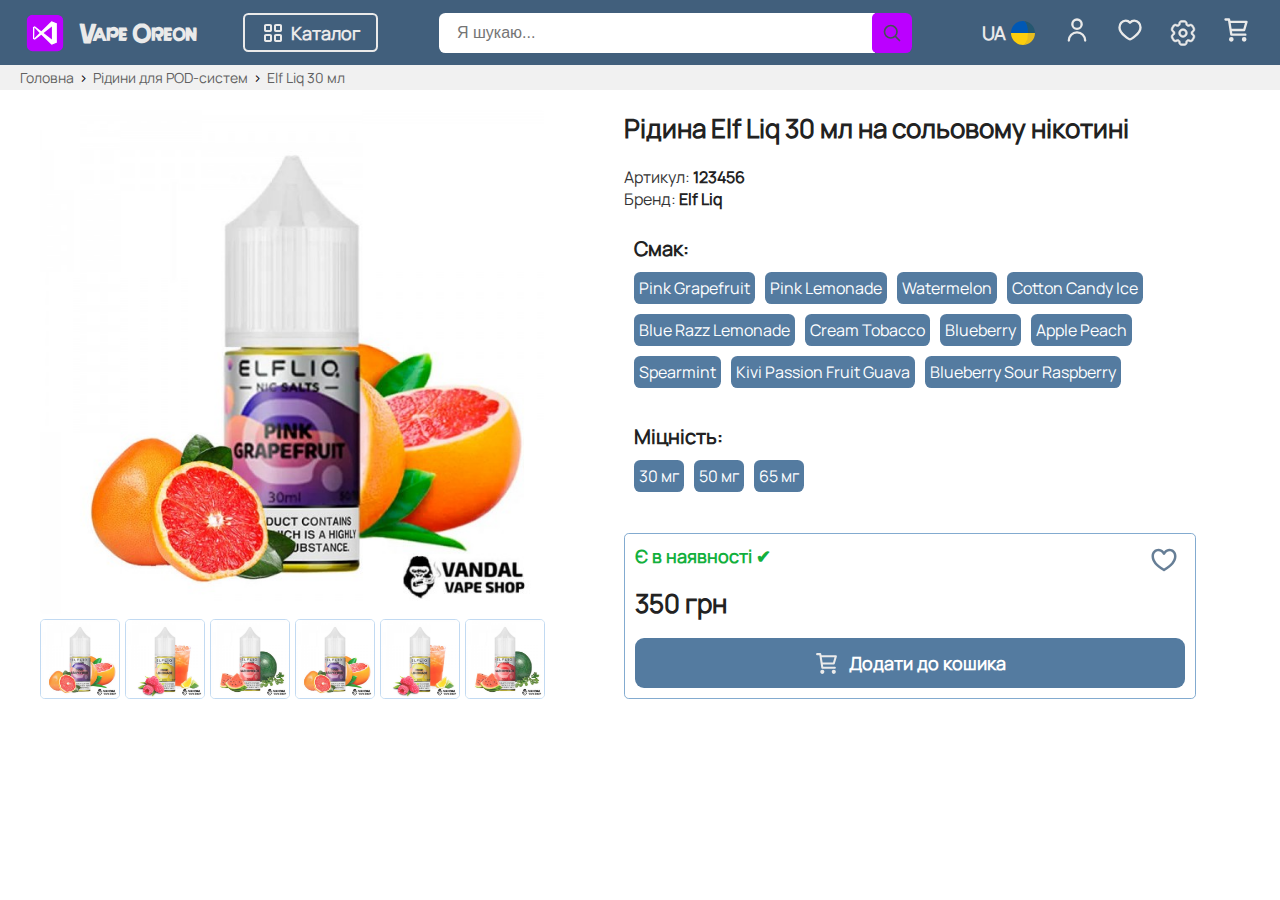
==== product.html @ 223631ba "Update 08.10.2024" ====
<!DOCTYPE html>
<html lang="en">
<head>
    <meta charset="UTF-8">
    <meta name="viewport" content="width=device-width, initial-scale=1.0">
    <title>Document</title>
    <link rel="stylesheet" href="style.css">
    <link rel="stylesheet" href="styles/product.css">
</head>
<body>
    <section class="header">
        <div class="gap15">
            <img src="img/logo.svg" alt="logo" class="logo">
            <h1>Vape Oreon</h1>
            <div id="catalog">
                <img src="img/grid.svg">
                <span>Каталог</span>
            </div>
        </div>
        
        <div class="search">
            <img src="img/search.svg" alt="">
            <input type="text" class="search-field" placeholder="Я шукаю...">
            <div class="search-button">Search</div>
        </div>
        
        <div class="gap15">
            <div class="lang header-button">
                <h3>UA</h3>
                <img src="img/ukraine.svg" alt="" class="planet">
            </div>
            <a href=""><img src="img/user.svg" alt="" class="header-button" id="userbutton"></a>
            <a href=""><img src="img/heart.svg" alt="" class="header-button" id="favoritebutton"></a>
            <img src="img/settings.svg" alt="" class="header-button" id="settingsbutton">
            <a href=""><img src="img/cart.svg" alt="" class="header-button" id="cartbutton"></a>
        </div>
    </section>
    <p class="navigation">
        <a href="index.html">Головна</a>
        <span>></span>
        <a href="404.html">Рідини для POD-систем</a>
        <span>></span>
        <a href="product.html">Elf Liq 30 мл</a>
    </p>

    <section class="mobile-gui">
        <a href="" class="mobile-gui-button">
            <img src="img/menu.svg" alt="">
            <span>Меню</span>
        </a>

        <div class="mobile-gui-button" id="catalog-mobile">
            <img src="img/grid.svg" alt="">
            <span>Каталог</span>
        </div>
        
        <a href="" class="mobile-gui-button">
            <img src="img/heart.svg" alt="">
            <span>Обрані</span>
        </a>
        
        <div class="mobile-gui-button" id="mobilesettingsbutton">
            <img src="img/settings.svg" alt="">
            <span>Налаштування</span>
        </div>

        <a href="" class="mobile-gui-button">
            <img src="img/cart.svg" alt="">
            <span>Кошик</span>
        </a>
    </section>

    <section class="product">
        <div class="flexbox">
            <div class="flexbox-column">
                <img src="img/bigproduct-test-1.jpg" alt="Vaporesso XROS 4 mini" class="product-preview">
                <div class="product-imglist">
                    <img class="product-imglist-item" src="img/bigproduct-test-1.jpg" alt="Vaporesso XROS 4 mini">
                    <img class="product-imglist-item" src="img/bigproduct-test-2.jpg" alt="Vaporesso XROS 4 mini">
                    <img class="product-imglist-item" src="img/bigproduct-test-3.jpg" alt="Vaporesso XROS 4 mini">
                    <img class="product-imglist-item" src="img/bigproduct-test-1.jpg" alt="Vaporesso XROS 4 mini">
                    <img class="product-imglist-item" src="img/bigproduct-test-2.jpg" alt="Vaporesso XROS 4 mini">
                    <img class="product-imglist-item" src="img/bigproduct-test-3.jpg" alt="Vaporesso XROS 4 mini">
                </div>
            </div>
            
            <div class="product-info">
                <h1 id="product-name">Рідина Elf Liq 30 мл на сольовому нікотині</h1>
                <span>Артикул: <span id="product-article">123456</span></span> <br>
                <span>Бренд: <a href="404.html" id="brand">Elf Liq</a></span>
                <div class="flexbox-column product-info-offers-container">
                    <h2>Смак:</h2>
                    <div class="product-info-offers">
                        <a href="404.html">Pink Grapefruit</a>
                        <a href="404.html">Pink Lemonade</a>
                        <a href="404.html">Watermelon</a>
                        <a href="404.html">Cotton Candy Ice</a>
                        <a href="404.html">Blue Razz Lemonade</a>
                        <a href="404.html">Cream Tobacco</a>
                        <a href="404.html">Blueberry</a>
                        <a href="404.html">Apple Peach</a>
                        <a href="404.html">Spearmint</a>
                        <a href="404.html">Kivi Passion Fruit Guava</a>
                        <a href="404.html">Blueberry Sour Raspberry</a>
                    </div>
                </div>

                
                <div class="flexbox-column product-info-offers-container">
                    <h2>Міцність:</h2>
                    <div class="product-info-offers">
                        <a href="404.html">30 мг</a>
                        <a href="404.html">50 мг</a>
                        <a href="404.html">65 мг</a>
                    </div>
                </div>
                
                <div class="buy-container">
                    <div class="flexbox-column">
                        <button id="add-to-favorite"><img src="img/product-fav-unactive.svg" alt=""></button>
                        <span id="is-product-available">Є в наявності ✔</span>
                        <h1 id="price">350 грн</h1>
                        <button id="add-to-cart"><img src="img/cart.svg" alt=""> Додати до кошика</button>
                    </div>

                </div>
            </div>
        </div>
    </section>
</body>
</html>
---- style.css ----
@font-face{
  font-family: regular;
  src: url(fonts/Manrope-Regular.ttf);
}
@font-face{
  font-family: logo;
  src: url(fonts/ChailceNogginRegular-2OXoW.ttf);
}

*{
  appearance: none;
  -webkit-appearance: none;
  -moz-appearance: none;
}
body{
  margin: 0;
  padding: 0;
  display: flex;
  flex-direction: column;
  font-family: regular;
  overflow-x: hidden;
  background: #e7ebed;
}
h1, h2, h3, h4, h5, h6{
  padding: 0;
  margin: 0;
}
.flexbox{
  display: flex;
}
.flexbox-column{
  display: flex;
  flex-direction: column;
}
.flexbox-wrap{
  display: flex;
  flex-wrap: wrap;
}
.flexbox-sp-btw{
  display: flex;
  justify-content: space-between;
}


.header{
  background: #415f7c;
  height: 65px;
  padding-left: 25px;
  padding-right: 25px;
  display: flex;
  justify-content: space-between;
  align-items: center;
  font-family: regular;
  user-select: none;
  -webkit-user-select: none;
  -moz-user-select: none;
}
.header div{
  display: flex;
  align-items: center;
}
.gap15{
  gap: 15px;
}
.header .logo{
  width: 40px;
}
.header h1{
  font-size: 20px;
  color: #EAEAEA;
  font-family: logo;
}
.header #catalog{
  outline: none;
  border: 2px solid #EAEAEA;
  background: transparent;
  color: #EAEAEA;
  height: 15px;
  padding: 10px;
  margin-left: 30px;
  padding-left: 16px;
  padding-right: 16px;
  border-radius: .3em;
  font-size: 18px;
  font-weight: bold;
  display: flex;
  align-items: center;
  gap: 6px;
}
.header #catalog:hover{
  background: #EAEAEA;
  color: #415F7C;
  cursor: pointer;
}
.header #catalog:hover > img{
  content: url(img/grid-hover.svg);
}
.header #catalog > img{
  height: 24px;
  }
.header-button{
  width: 28px;
  height: 28px;
  padding: 5px;
  border-radius: .3em;
  cursor: pointer;
}
.header-button:hover{
  background: #375068;
}
.lang{
  width: 60px;
  position: relative;
  display: flex;
  align-items: center;
  justify-content: center;
  gap: 5px;
}
.lang h3{
  color: #eaeaea;
}
.lang .planet{
  width: 24px;
}
.search{
  gap: 0;
  position: relative;
}
.search img{
  width: 15px;
  height: 15px;
  position: absolute;
  left: 10px;
  pointer-events: none;
}
.search-field{
  width: 600px;
  height: 20px;
  padding: 10px;
  padding-left: 35px;
  padding-right: 18px;
  border: none;
  border-top-left-radius: .4em;
  border-bottom-left-radius: .4em;
  color: #252525;
  font-size: 16px;
}
.search-field:focus{
  outline: none;
  color: #000000;
}
.search-button{
  height: 25px;
  margin-left: -3px;
  padding: 7px;
  padding-left: 20px;
  padding-right: 20px;
  border: none;
  color: #ffffff;
  font-size: 16px;
  font-weight: 700;
  border-radius: .4em;
  border-top-left-radius: .3em;
  border-bottom-left-radius: .3em;
  background: #BB00FF;
  cursor: pointer;
}
.search-button:hover{
  background: #a800e5;
}
.search-button img{
  height: 100%;
}


.mobile-gui{
  background: #415f7c;
  width: calc(100% - 100px);
  height: 75px;
  padding-left: 50px;
  padding-right: 50px;
  display: none;
  justify-content: space-between;
  align-items: center;
  font-family: regular;
  user-select: none;
  -webkit-user-select: none;
  -moz-user-select: none;
  position: fixed;
  bottom: 0;
  z-index: 500;

}
.mobile-gui-button{
  width: 28px;
  height: 28px;
  padding: 5px;
  border-radius: .3em;
  cursor: pointer;
  display: flex;
  flex-direction: column;
  justify-content: center;
  align-items: center;
  text-decoration: none !important;
}
.mobile-gui-button img{
  height: 30px;
}
.mobile-gui-button span{
  color: #eaeaea;
}



.catalog{
  width: calc(100vw - 60px);
  height: calc(100vh - 60px);
  background: #375068;
  border-bottom-left-radius: 1em !important;
  border-bottom-right-radius: 1em !important;
  padding: 30px;
  padding-bottom: 50px;
  position: fixed;
  top: -110%;
  left: 0;
  transition: all .7s;
  display: flex;
  flex-direction: column;
  color: #EAEAEA;
  z-index: 500;
}
.catalog-active{
  top: 0;
}
.close-catalog{
  width: 30px;
  padding: 5px;
  position: absolute;
  top: 25px;
  right: 25px;
  border-radius: .4em;
}
.close-catalog:hover{
  background: #30465a;
}
.catalog h1{
  text-align: center;
}



.lang-select{
  width: 100vw;
  height: 100vh;
  background: #101010ad;
  backdrop-filter: blur(4px) !important;
  position: absolute;
  top: 0;
  bottom: 0;
  display: flex;
  align-items: center;
  justify-content: center;
  color: #EAEAEA;
  z-index: 500;
}
.language-links{
  width: calc(400px - 30px);
  height: calc(180px - 30px);
  background: #253747;
  border-radius: .4em;
  padding: 15px;
  position: relative;
  display: flex;
  flex-direction: column;
  gap: 40px;
}
.close-lang{
  width: 30px;
  padding: 5px;
  position: absolute;
  top: 15px;
  right: 15px;
  border-radius: .4em;
}
.close-lang:hover{
  background: #1d2a36;
}
.lang-select h1{
  margin-left: 15px;
}
.langlink{
  padding: 8px;
  font-size: 30px;
  background: #19232d;
  border-radius: .3em;
  display: flex;
  justify-content: center;
  align-items: center;
  color: #EAEAEA;
  text-decoration: none !important;;
  gap: 5px;
}
.langlink:hover{
  background: #1d1d1d;
}
.language-links .flexbox{
  justify-content: center;
  gap: 25px;
}
.langlink img{
  width: 32px;
}




.settings{
  width: calc(100vw - 60px);
  height: calc(100vh - 60px);
  background: #375068;
  border-bottom-left-radius: 1em !important;
  border-bottom-right-radius: 1em !important;
  padding: 30px;
  padding-bottom: 50px;
  position: fixed;
  top: -110%;
  left: 0;
  transition: all .7s;
  display: flex;
  flex-direction: column;
  color: #EAEAEA;
  z-index: 500
}
.settings-active{
  top: 0;
}
.close-settings{
  width: 30px;
  padding: 5px;
  position: absolute;
  top: 25px;
  right: 25px;
  border-radius: .4em;
}
.close-settings:hover{
  background: #30465a;
}
.settings h1{
  text-align: center;
}



.landing-main{
  width: 100%;
  display: flex;
  flex-direction: column;
  gap: 30px;
  align-items: center;
}

.carousel{
  width: 1200px;
  height: 520px;
  margin: auto;
  margin-top: 30px;
  overflow: hidden;
  display: flex;
  align-items: center;
  position: relative;
}
.carousel a{
  cursor: default;
  transition: all 1s cubic-bezier(0.785, 0.135, 0.15, 0.86);
}
.carousel img{
  z-index: 0;
}
.carousel-arrow-left, .carousel-arrow-right{
  width: 35px;
  height: 35px;
  z-index: 1;
  cursor: pointer;
  background-size: contain;
  background-repeat: no-repeat;
  background: url(img/arrow.svg);
  opacity: 0;
  position: absolute;
  transition: all .3s linear;
}
.carousel-arrow-left:hover, .carousel-arrow-right:hover{
  background: url(img/arrow-hover.svg);
}
.carousel-arrow-left{
  top: calc((100% - 50px) / 2);
  left: 15px;  
}
.carousel-arrow-right{
  top: calc((100% - 50px) / 2);
  right: 15px;
  transform: rotateY(180deg);
}



.landing-categories{
  width: 1200px;
}
.categories-grid{
  display: flex;
  flex-wrap: wrap;
  flex-direction: row;
  gap: 15px;
}
.category-item{
  width: calc(50% - (15px / 2));
  border-radius: .5em;
  overflow: hidden;
}
.category-item img{
  width: 100%;
  height: 100%;
  filter: brightness(0.5);
  transition: all .7s cubic-bezier(0.785, 0.135, 0.15, 0.86);
}
.category-item:hover img{
  cursor: pointer;
  transform: scale(1.08);
  filter: brightness(1);
}



.landing-offers,
.landing-news{
  width: 1221px;
  display: flex;
  flex-direction: column;
  flex-wrap: nowrap;
  gap: 15px;
  position: relative;
}
.landing-offers h1,
.landing-news h1{
  font-size: 26px;
  margin: auto;
}
.offers-carousel,
.news-carousel{
  width: 100%;
  overflow: hidden;
  display: flex;
  gap: 5px;
  align-items: center;
  position: relative;
}
.offers-carousel-item,
.news-carousel-item{
  width: calc(300px - 20px * 2);
  height: calc(100% - 15px * 2);
  padding: 15px;
  padding-left: 20px;
  padding-right: 20px;
  display: flex;
  flex-direction: column;
  gap: 10px;
  background: #ffffff;
  border: 1px solid transparent;
  border-radius: .7em;
  transition: all .3s linear;
  cursor: pointer;
}
.offers-carousel-item:hover,
.news-carousel-item:hover{
  border: 1px solid #9dc8ef;
}
.offers-carousel-item h3,
.news-carousel-item h3{
  font-size: 16px;
  text-align: center;
}
.offers-carousel-item h2,
.news-carousel-item h2{
  font-size: 22px;
  text-align: right;
  font-weight: 700;
}
.offers-carousel-item .flexbox-sp-btw,
.news-carousel-item .flexbox-sp-btw{
  height: 50px;
  align-items: center;
}
.offers-carousel-item button,
.news-carousel-item button{
  width: 30%;
  height: 90%;
  background-color: #415f7c;
  border-radius: .3em;
  border: none;
  outline: none;
  display: flex;
  justify-content: center;
  align-items: center;
}
.offers-carousel-item button:hover,
.news-carousel-item button:hover{
  background-color: #364f66;
}
.offers-carousel-item button img,
.news-carousel-item button img{
  height: 25px;
}
.landing-offers .flexbox,
.landing-news .flexbox{
  gap: 15px;
  position: absolute;
  top: 0;
  right: 0;
}
.offers-arrow-left, .offers-arrow-right,
.news-arrow-left, .news-arrow-right{
  width: 35px;
  height: 35px;
  z-index: 1;
  cursor: pointer;
  background-size: contain;
  background-repeat: no-repeat;
  background: url(img/arrow.svg);
  opacity: 1;
  transition: all .3s linear;
}
.offers-arrow-right, 
.news-arrow-right{
  transform: rotate(180deg);
}
.offers-arrow-left:hover, .offers-arrow-right:hover,
.news-arrow-left:hover, .news-arrow-right:hover{
  background: url(img/arrow-hover.svg);
}



.footer{
  width: calc(100vw - (180px * 2));
  height: calc(550px - (100px * 2));
  margin-top: 50px;
  padding-top: 100px;
  padding-bottom: 100px;
  padding-left: 180px;
  padding-right: 180px;
  background: #415f7c;
  position: relative;
  display: flex;
  justify-content: center;
  flex-direction: column;
}
.footer-container{
  width: calc(100% - (50px * 2));
  height: 350px;
  padding-left: 50px;
  padding-right: 50px;
  display: flex;
  justify-content: space-between;
  align-items: center;
  position: relative;
}
.footer-contacts{
  color: #b8b8b8;
}
.footer-contact-image{
  width: 20px;
  height: 20px;
}
.footer .footer-label{
  margin: 0;
  padding: 0;
  font-size: 16px;
  color: #EAEAEA;
}
.footer-contacts p{
  gap: 15px;
  display: flex;
  align-items: center;
  font-size: 14px;
}

.footer-logo{
  width: 80px;
  height: 80px;
}
.footer-divider{
  width: 100%;
  height: 1px;
  background: #5b86ae;
}
.footer .copyright{
  font-family: regular;
  font-weight: 700;
  margin-top: 30px;
  text-align: center;
  font-size: 14px;
  color: #5b86ae;
}




/* ----------------------------------------------------------------- */

@media (max-width: 1460px) {
  .search-field{
    width: 500px;
  }
}
@media (max-width: 1380px) {
  .search-field{
    width: 400px;
  }
}
@media (max-width: 1250px) {
  .header #catalog{
    margin-left: 15px;
  }
}
@media (max-width: 1180px) {
  .search-field{
    width: 330px;
  }
}
@media (max-width: 1300px) {
  .search img{
    display: none;
  }
  .search-field{
    padding-left: 18px;
  }
  .search-button{
    width: 20px !important;
    height: 20px;
    padding: 10px;
    content: url(img/search.svg);
  }
}
@media (max-width: 1250px){
  .search-field{
    width: 330px;
  }
}
@media (max-width: 1100px){
  .header #catalog span{
    display: none;
  }
}
@media (max-width: 1012px){
  .search-field{
    width: 200px;
  }
}
@media (max-width: 910px){
  .lang{
    display: none !important;
  }
}


@media (max-width: 855px){
  .header #catalog{
    display: none;
  }
  .logo{
    margin-right: 15px;
  }
  .gap15{
    gap: 0;
  }
  .search-field{
    width: 430px;
  }
  #favoritebutton, #settingsbutton, #cartbutton{
    display: none !important;
  }
  .mobile-gui{
    display: flex !important;
  }
  .landing-main{
    padding-bottom: 100px;
  }
}
@media (max-width: 800px) {
  .search-field{
    width: 400px;
  }
}
@media (max-width: 770px) {
  .search-field{
    width: 350px;
  }
}
@media (max-width: 720px) {
  .search-field{
    width: 300px;
  }
}
@media (max-width: 670px) {
  .header h1{
    display: none !important;
  }
  .search img{
    display: flex;
  } 
  .search-field{
    padding-left: 35px;
    width: 60vw !important;
  }
}
@media (max-width: 620px) {
  .search-field{
    width: 50vw !important;
  }
}
@media (max-width: 550px) {
  .mobile-gui-button img{
    width: 110%;
    height: 110%;
  }
  .mobile-gui-button span{
    display: none !important;;
  }
}
@media (max-width: 500px) {
  .header{
    padding-left: 15px;
    padding-right: 15px;
  }
  .search-field{
    width: 45vw !important;
  }
}
@media (max-width: 500px) {
  .mobile-gui{
    width: calc(100% - 40px);
    padding-left: 20px !important;
  }
}
@media (max-width: 400px) {
  .search img{
    display: none;
  }
  .search-field{
    padding-left: 18px;
  }
  .mobile-gui{
    height: 60px;
  }
  .mobile-gui-button img{
    width: 100%;
    height: 100%;
  }
}
@media (max-width: 351px) {
  .logo{
    display: none !important;
  }
  .search-field{
    width: 55vw !important;
  }
}

/* ----------------------------------------------------------------- */

@media (max-width: 1265px) {
  .carousel{
    width: 1000px;
    height: 433px;
  }
  .categories-grid{
    width: 1000px;
    margin: auto;
  }
  .landing-offers,
  .landing-news{
    width: 916px;
  }
}
@media (max-width: 1050px){
  .carousel{
    width: 900px;
    height: 390px;
  }
  .categories-grid{
    width: 900px;
  }
}
@media (max-width: 951px) {
  .carousel{
    width: 800px;
    height: 347px;
  }
  .categories-grid{
    width: 800px;
  }
  .landing-offers,
  .landing-news{
    width: 90%;
  }
  .offers-carousel,
  .news-carousel{
    flex-wrap: wrap;
    justify-content: center;
  }
  .offers-carousel-item,
  .news-carousel-item{
    width: calc(49% - 30px * 2);
  }
  .arrows{
    display: none;
  }
}
@media (max-width: 840px) {
  .carousel{
    display: none;
  }
  .categories-grid{
    width: 700px;
    margin-top: 30px;
  }
}
@media (max-width: 750px){
  .categories-grid{
    width: 90vw;
  }
  .category-item{
    width: 100%;
  }
}
@media (max-width: 601px) {
  .landing-offers,
  .landing-news{
    margin-top: 30px;
    width: 80vw;
    justify-content: center;
  }
  .offers-carousel-item,
  .news-carousel-item{
    width: calc(100% - 20px * 2);
  }
}
@media (max-width: 511px) {
  .landing-offers,
  .landing-news{
    width: 70vw;
  }
  .offers-carousel-item,
  .news-carousel-item{
    width: calc(100% - 20px * 2);
  }
}
@media (max-width: 371px) {
  .landing-offers,
  .landing-news{
    width: 80vw;
  }
  .offers-carousel-item,
  .news-carousel-item{
    width: calc(100% - 20px * 2);
  }
}

/* ----------------------------------------------------------------- */

@media only screen and (max-width: 950px) {
  .footer{
      width: calc(100vw - (100px * 2));
      padding-left: 100px;
      padding-right: 100px;
  }
}
@media only screen and (max-width: 855px){
  .footer{
      display: none !important;
  }
}







.none{
  display: none !important;
}
---- styles/product.css ----
body{
    background: #ffffff;
}
.navigation{
    width: 100%;
    height: 25px;
    background: #f1f1f1;
    display: flex;
    align-items: center;
    font-size: 14px;
    gap: 5px;
    margin: 0;
    padding-left: 20px;
    padding-right: 20px;
}
.navigation a{
    text-decoration: none;
    color: #616161;
}
.navigation a:hover{
    text-decoration: underline;
    color: #414141;
}
.product{
    width: calc(100% - 20px * 2);
    padding: 20px;
    padding-left: 40px;
    padding-right: 40px;
    /* background: #ff6b6b; */
}
.product .flexbox{
    justify-content: center;
    gap: 80px;
}
.product .product-preview{
    width: 504px;
    height: 504px;
    border-radius: .3em;
}


.product .product-imglist{
    width: 504px;
    margin-top: 5px;
    display: flex;
    justify-content: center;
    gap: 5px;
}
.product-imglist-item{
    width: 78px;
    height: 78px;
    opacity: .8;
    border: 1px solid #b3d2ef;
    border-radius: .3em;
}
.product-imglist-item:hover{
    opacity: 1;
    border: 1px solid #6e9bc5;
}

.product-info{
    width: 700px;
    position: relative;
}
.product h1{
    color: #222222;
    margin-bottom: 20px;
    font-size: 26px;
}
#brand, #product-article{
    font-weight: bold;
    text-decoration: none;
    color: #222222;
}
#brand:hover{
    color: #101010;
    text-decoration: underline;
}
.product h2{
    color: #222222;
    font-size: 20px;
}
.product span{
    color: #343434;
}
.product-info-offers-container{
    width: 550px;
    background: #ffffff;
    margin-top: 15px;
    padding: 10px;
    display: flex;
    gap: 10px;
    /* border: 1px solid #83abd0; */
    border-radius: .3em;
    user-select: none;
}
.product-info-offers{
    display: flex;
    flex-wrap: wrap;
    gap: 10px;
}
.product-info-offers a{
    background: #547ba0;
    color: #ffffff;
    text-decoration: none;
    padding: 5px;
    border-radius: .4em;
    transition: .7s cubic-bezier(0.23, 1, 0.320, 1);
}
.product-info-offers a:hover{
    background: #415F7C;
    border-radius: .1em;
}

.buy-container{
    width: 550px;
    min-height: 100px;
    background: #ffffff;
    margin-top: 15px;
    padding: 10px;
    display: flex;
    gap: 10px;
    border: 1px solid #83abd0;
    border-radius:.3em;
    position: absolute;
    bottom: 0;
}
.buy-container .flexbox-column{
    width: 100%;
}
#price{
    height: 50px;
    margin: 0;
    display: flex;
    align-items: center;
    margin-top: 10px;
}
#is-product-available{
    font-weight: bold;
    font-size: 18px;
    border-radius: .3em;
    color: #12b03c;
}
#add-to-favorite{
    background: transparent;
    border: none;
    outline: none;
    position: absolute;
    right: 10px;
    top: 10px;
}
#add-to-favorite img{
    width: 30px;
    height: 30px;
    opacity: .8;
}
#add-to-favorite img:hover{
    cursor: pointer;
    opacity: 1;
}
#add-to-cart{
    width: inherit;
    height: 50px;
    background-color: #547ba0;
    border: none;
    outline: none;
    padding-left: 10px;
    padding-right: 10px;
    border-radius: .5em;
    display: flex;
    justify-content: center;
    align-items: center;
    gap: 10px;
    color: #ffffff;
    font-family: regular;
    font-size: 18px;
    font-weight: bold;
    margin-top: 10px;
    transition: .7s cubic-bezier(0.23, 1, 0.320, 1);
}
#add-to-cart:hover{
    background: #415F7C;
    border-radius: .1em;
}
#add-to-cart img{
    width: 25px;
}
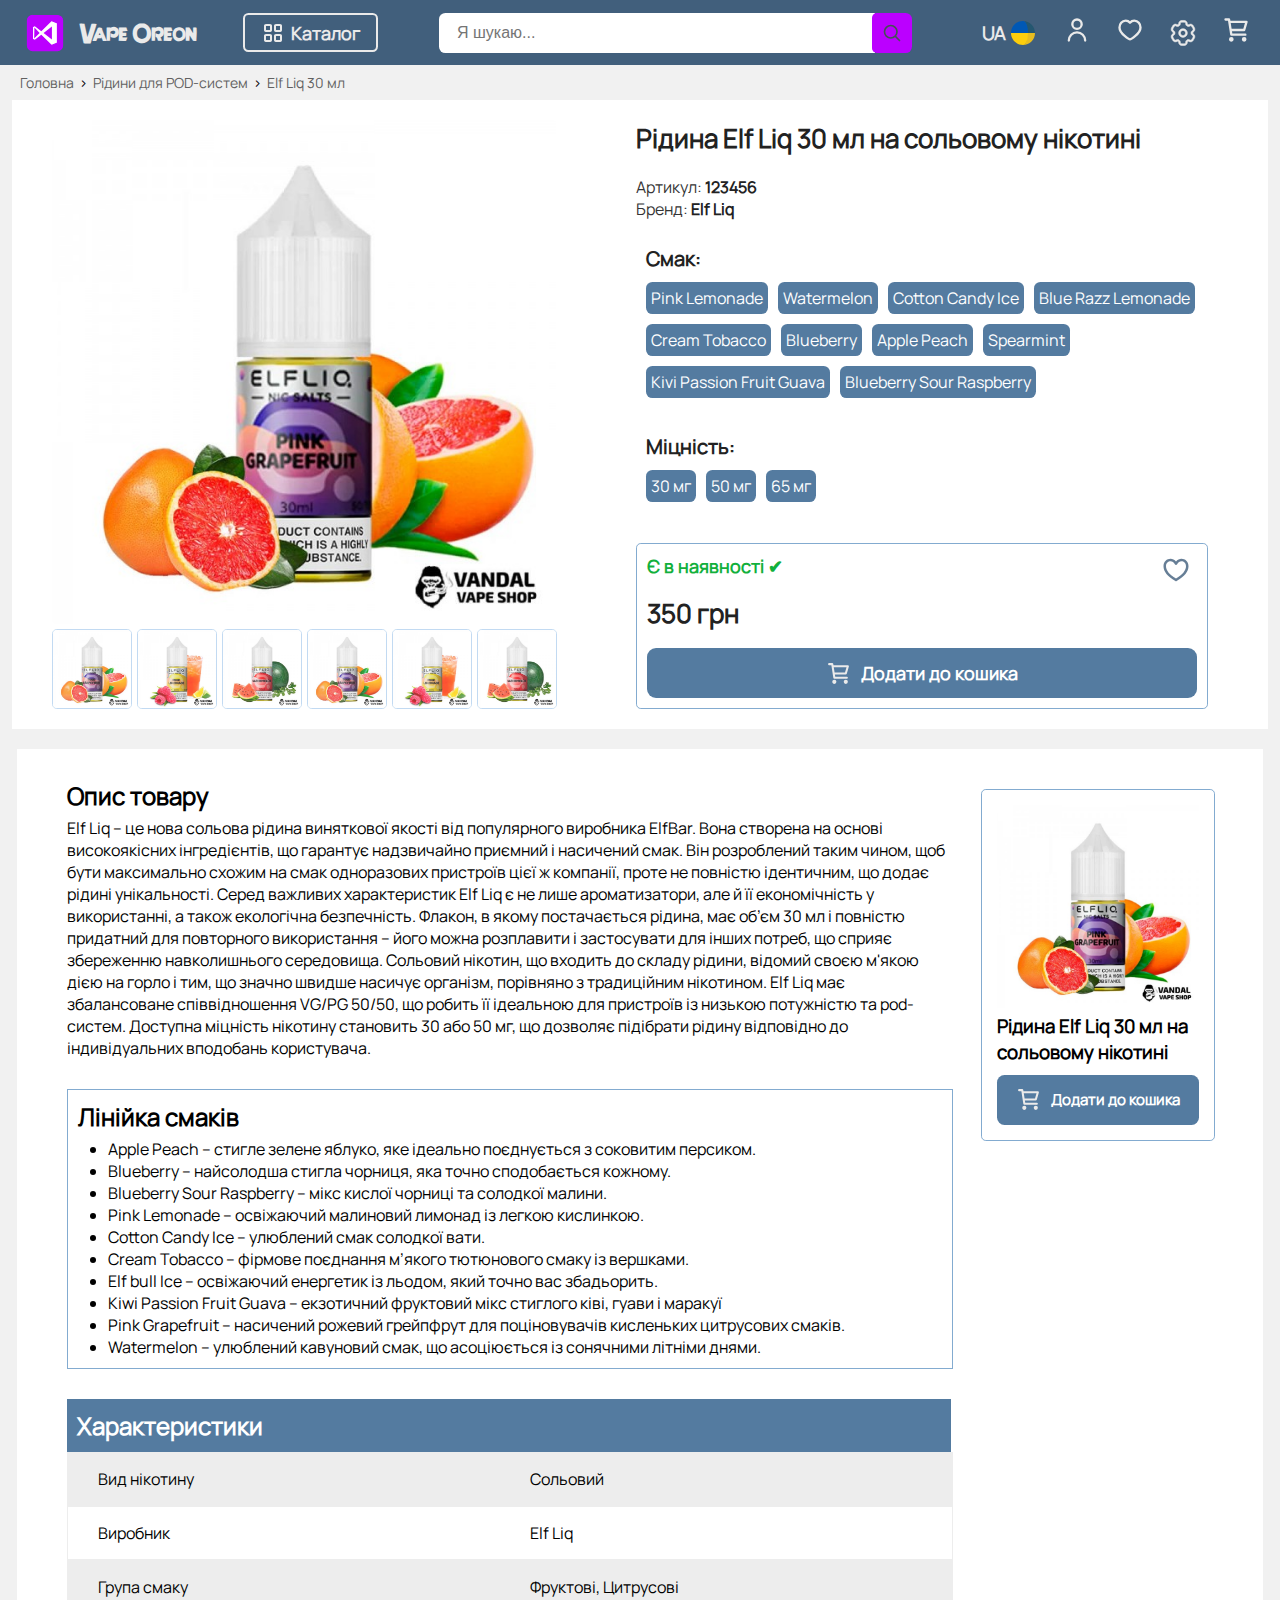
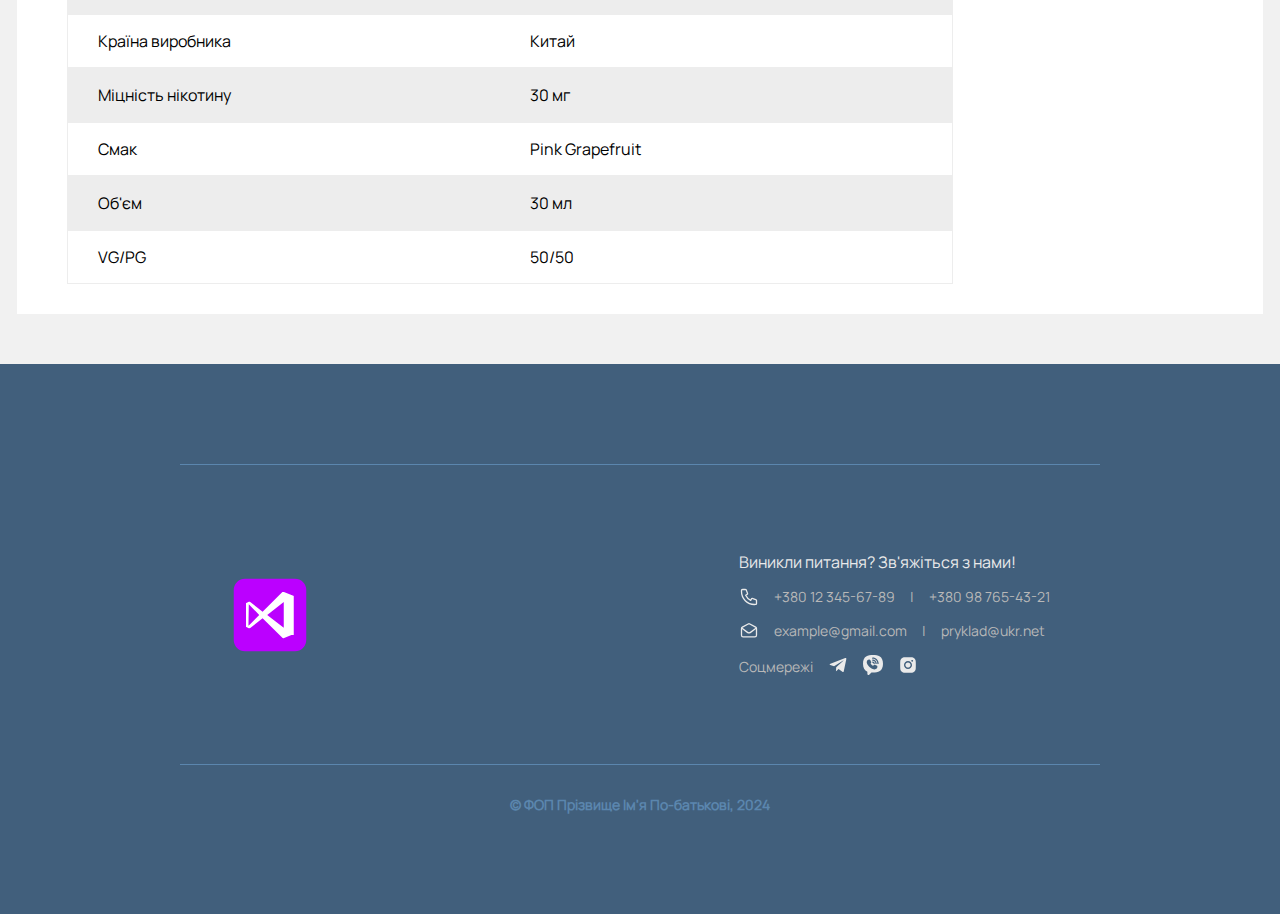
==== commit d189d816: "1" ====
--- a/product.html
+++ b/product.html
@@ -35,6 +35,67 @@
             <a href=""><img src="img/cart.svg" alt="" class="header-button" id="cartbutton"></a>
         </div>
     </section>
+
+    <section class="mobile-gui">
+        <a href="" class="mobile-gui-button">
+            <img src="img/menu.svg" alt="">
+            <span>Меню</span>
+        </a>
+
+        <div class="mobile-gui-button" id="catalog-mobile">
+            <img src="img/grid.svg" alt="">
+            <span>Каталог</span>
+        </div>
+        
+        <a href="" class="mobile-gui-button">
+            <img src="img/heart.svg" alt="">
+            <span>Обрані</span>
+        </a>
+        
+        <div class="mobile-gui-button" id="mobilesettingsbutton">
+            <img src="img/settings.svg" alt="">
+            <span>Налаштування</span>
+        </div>
+
+        <a href="" class="mobile-gui-button">
+            <img src="img/cart.svg" alt="">
+            <span>Кошик</span>
+        </a>
+    </section>
+
+    <section class="lang-select none">
+        <div class="language-links">
+            <img src="img/cross.svg" class="close-lang">
+            <h1>Оберіть мову</h1>
+            <div class="flexbox">
+                <a href="" class="langlink">
+                    <span>UA</span>
+                    <img src="img/ukraine.svg">
+                </a>
+
+                <a href="" class="langlink">
+                    <span>EN</span>
+                    <img src="img/united-kingdom.svg">
+                </a>
+
+                <a href="https://www.youtube.com/watch?v=dQw4w9WgXcQ" class="langlink">
+                    <span>RU</span>
+                    <img src="img/russia.svg">
+                </a>
+            </div>
+        </div>
+    </section>
+
+    <section class="catalog">
+        <img src="img/cross.svg" class="close-catalog">
+        <h1>Каталог</h1>
+    </section>
+
+    <section class="settings">
+        <img src="img/cross.svg" class="close-settings">
+        <h1>Налаштування</h1>
+    </section>
+    
     <p class="navigation">
         <a href="index.html">Головна</a>
         <span>></span>
@@ -42,90 +103,145 @@
         <span>></span>
         <a href="product.html">Elf Liq 30 мл</a>
     </p>
-
-    <section class="mobile-gui">
-        <a href="" class="mobile-gui-button">
-            <img src="img/menu.svg" alt="">
-            <span>Меню</span>
-        </a>
-
-        <div class="mobile-gui-button" id="catalog-mobile">
-            <img src="img/grid.svg" alt="">
-            <span>Каталог</span>
-        </div>
-        
-        <a href="" class="mobile-gui-button">
-            <img src="img/heart.svg" alt="">
-            <span>Обрані</span>
-        </a>
-        
-        <div class="mobile-gui-button" id="mobilesettingsbutton">
-            <img src="img/settings.svg" alt="">
-            <span>Налаштування</span>
-        </div>
-
-        <a href="" class="mobile-gui-button">
-            <img src="img/cart.svg" alt="">
-            <span>Кошик</span>
-        </a>
-    </section>
-
-    <section class="product">
-        <div class="flexbox">
+    
+    <section class="product-container">
+        <section class="product">
+            <div class="flexbox">
+                <div class="flexbox-column">
+                    <img src="img/bigproduct-test-1.jpg" alt="Vaporesso XROS 4 mini" class="product-preview">
+                    <div class="product-imglist">
+                        <img class="product-imglist-item" src="img/bigproduct-test-1.jpg" alt="Vaporesso XROS 4 mini">
+                        <img class="product-imglist-item" src="img/bigproduct-test-2.jpg" alt="Vaporesso XROS 4 mini">
+                        <img class="product-imglist-item" src="img/bigproduct-test-3.jpg" alt="Vaporesso XROS 4 mini">
+                        <img class="product-imglist-item" src="img/bigproduct-test-1.jpg" alt="Vaporesso XROS 4 mini">
+                        <img class="product-imglist-item" src="img/bigproduct-test-2.jpg" alt="Vaporesso XROS 4 mini">
+                        <img class="product-imglist-item" src="img/bigproduct-test-3.jpg" alt="Vaporesso XROS 4 mini">
+                    </div>
+                </div>
+                
+                <div class="product-info">
+                    <h1 id="product-name">Рідина Elf Liq 30 мл на сольовому нікотині</h1>
+                    <span>Артикул: <span id="product-article">123456</span></span> <br>
+                    <span>Бренд: <a href="404.html" id="brand">Elf Liq</a></span>
+                    <div class="flexbox-column product-info-offers-container">
+                        <h2>Смак:</h2>
+                        <div class="product-info-offers">
+                            <a href="404.html">Pink Lemonade</a>
+                            <a href="404.html">Watermelon</a>
+                            <a href="404.html">Cotton Candy Ice</a>
+                            <a href="404.html">Blue Razz Lemonade</a>
+                            <a href="404.html">Cream Tobacco</a>
+                            <a href="404.html">Blueberry</a>
+                            <a href="404.html">Apple Peach</a>
+                            <a href="404.html">Spearmint</a>
+                            <a href="404.html">Kivi Passion Fruit Guava</a>
+                            <a href="404.html">Blueberry Sour Raspberry</a>
+                        </div>
+                    </div>
+    
+                    
+                    <div class="flexbox-column product-info-offers-container">
+                        <h2>Міцність:</h2>
+                        <div class="product-info-offers">
+                            <a href="404.html">30 мг</a>
+                            <a href="404.html">50 мг</a>
+                            <a href="404.html">65 мг</a>
+                        </div>
+                    </div>
+                    
+                    <div class="buy-container">
+                        <div class="flexbox-column">
+                            <button id="add-to-favorite"><img src="img/product-fav-unactive.svg" alt=""></button>
+                            <span id="is-product-available">Є в наявності ✔</span>
+                            <h1 id="price">350 грн</h1>
+                            <button id="add-to-cart"><img src="img/cart.svg" alt=""> Додати до кошика</button>
+                        </div>
+    
+                    </div>
+                </div>
+            </div>
+    
+        </section>
+        <div class="flexbox desc-container">
             <div class="flexbox-column">
-                <img src="img/bigproduct-test-1.jpg" alt="Vaporesso XROS 4 mini" class="product-preview">
-                <div class="product-imglist">
-                    <img class="product-imglist-item" src="img/bigproduct-test-1.jpg" alt="Vaporesso XROS 4 mini">
-                    <img class="product-imglist-item" src="img/bigproduct-test-2.jpg" alt="Vaporesso XROS 4 mini">
-                    <img class="product-imglist-item" src="img/bigproduct-test-3.jpg" alt="Vaporesso XROS 4 mini">
-                    <img class="product-imglist-item" src="img/bigproduct-test-1.jpg" alt="Vaporesso XROS 4 mini">
-                    <img class="product-imglist-item" src="img/bigproduct-test-2.jpg" alt="Vaporesso XROS 4 mini">
-                    <img class="product-imglist-item" src="img/bigproduct-test-3.jpg" alt="Vaporesso XROS 4 mini">
+                <div class="product-desc">
+                    <h2 id="productDesc_header">Опис товару</h2>
+                    <div id="productDesc_main">Elf Liq – це нова сольова рідина виняткової якості від популярного виробника ElfBar. Вона створена на основі високоякісних інгредієнтів, що гарантує надзвичайно приємний і насичений смак. Він розроблений таким чином, щоб бути максимально схожим на смак одноразових пристроїв цієї ж компанії, проте не повністю ідентичним, що додає рідині унікальності. Серед важливих характеристик Elf Liq є не лише ароматизатори, але й її економічність у використанні, а також екологічна безпечність. Флакон, в якому постачається рідина, має об’єм 30 мл і повністю придатний для повторного використання – його можна розплавити і застосувати для інших потреб, що сприяє збереженню навколишнього середовища. Сольовий нікотин, що входить до складу рідини, відомий своєю м'якою дією на горло і тим, що значно швидше насичує організм, порівняно з традиційним нікотином. Elf Liq має збалансоване співвідношення VG/PG 50/50, що робить її ідеальною для пристроїв із низькою потужністю та pod-систем. Доступна міцність нікотину становить 30 або 50 мг, що дозволяє підібрати рідину відповідно до індивідуальних вподобань користувача.</div>
+                </div>
+        
+                <div class="selection-list">
+                    <h2 id="selection_header">Лінійка смаків</h2>
+                    <ul id="selection_list">
+                        <li>Apple Peach – стигле зелене яблуко, яке ідеально поєднується з соковитим персиком.</li>
+                        <li>Blueberry – найсолодша стигла чорниця, яка точно сподобається кожному.</li>
+                        <li>Blueberry Sour Raspberry – мікс кислої чорниці та солодкої малини.</li>
+                        <li>Pink Lemonade – освіжаючий малиновий лимонад із легкою кислинкою.</li>
+                        <li>Cotton Candy Ice – улюблений смак солодкої вати.</li>
+                        <li>Cream Tobacco – фірмове поєднання м’якого тютюнового смаку із вершками.</li>
+                        <li>Elf bull Ice – освіжаючий енергетик із льодом, який точно вас збадьорить. </li>
+                        <li>Kiwi Passion Fruit Guava – екзотичний фруктовий мікс стиглого ківі, гуави і маракуї</li>
+                        <li>Pink Grapefruit – насичений рожевий грейпфрут для поціновувачів кисленьких цитрусових смаків.</li>
+                        <li>Watermelon – улюблений кавуновий смак, що асоціюється із сонячними літніми днями.</li>
+                    </ul>
+                </div>
+        
+                <div class="characteristics">
+                    <h2 id="characs_header">Характеристики</h2>
+                    <div class="flexbox"><div id="characs_prop">Вид нікотину</div><div id="characs_value">Сольовий</div></div>
+                    <div class="flexbox"><div id="characs_prop">Виробник</div><div id="characs_value">Elf Liq</div></div>
+                    <div class="flexbox"><div id="characs_prop">Група смаку</div><div id="characs_value">Фруктові, Цитрусові</div></div>
+                    <div class="flexbox"><div id="characs_prop">Країна виробника</div><div id="characs_value">Китай</div></div>
+                    <div class="flexbox"><div id="characs_prop">Міцність нікотину</div><div id="characs_value">30 мг</div></div>
+                    <div class="flexbox"><div id="characs_prop">Смак</div><div id="characs_value">Pink Grapefruit</div></div>
+                    <div class="flexbox"><div id="characs_prop">Об'єм</div><div id="characs_value">30 мл</div></div>
+                    <div class="flexbox"><div id="characs_prop">VG/PG</div><div id="characs_value">50/50</div></div>
                 </div>
             </div>
             
-            <div class="product-info">
-                <h1 id="product-name">Рідина Elf Liq 30 мл на сольовому нікотині</h1>
-                <span>Артикул: <span id="product-article">123456</span></span> <br>
-                <span>Бренд: <a href="404.html" id="brand">Elf Liq</a></span>
-                <div class="flexbox-column product-info-offers-container">
-                    <h2>Смак:</h2>
-                    <div class="product-info-offers">
-                        <a href="404.html">Pink Grapefruit</a>
-                        <a href="404.html">Pink Lemonade</a>
-                        <a href="404.html">Watermelon</a>
-                        <a href="404.html">Cotton Candy Ice</a>
-                        <a href="404.html">Blue Razz Lemonade</a>
-                        <a href="404.html">Cream Tobacco</a>
-                        <a href="404.html">Blueberry</a>
-                        <a href="404.html">Apple Peach</a>
-                        <a href="404.html">Spearmint</a>
-                        <a href="404.html">Kivi Passion Fruit Guava</a>
-                        <a href="404.html">Blueberry Sour Raspberry</a>
-                    </div>
-                </div>
-
-                
-                <div class="flexbox-column product-info-offers-container">
-                    <h2>Міцність:</h2>
-                    <div class="product-info-offers">
-                        <a href="404.html">30 мг</a>
-                        <a href="404.html">50 мг</a>
-                        <a href="404.html">65 мг</a>
-                    </div>
-                </div>
-                
-                <div class="buy-container">
-                    <div class="flexbox-column">
-                        <button id="add-to-favorite"><img src="img/product-fav-unactive.svg" alt=""></button>
-                        <span id="is-product-available">Є в наявності ✔</span>
-                        <h1 id="price">350 грн</h1>
-                        <button id="add-to-cart"><img src="img/cart.svg" alt=""> Додати до кошика</button>
-                    </div>
-
-                </div>
-            </div>
-        </div>
+            <div class="miniproduct-colon">
+                <div class="miniproduct">
+                    <img src="img/bigproduct-test-1.jpg" alt="">
+                    <h3>Рідина Elf Liq 30 мл на сольовому нікотині</h3>
+                    <button id="mini-add-to-cart"><img src="img/cart.svg" alt=""> Додати до кошика</button>
+                </div>
+            </div>
+        </div>
+    </section>
+
+    <section class="footer">
+        <div class="footer-divider"></div>
+
+        <div class="footer-container">
+            <img src="img/logo.svg" alt="" class="footer-logo">
+            <div class="footer-contacts">
+                <p>
+                    <span class="footer-label">Виникли питання? Зв'яжіться з нами!</span>
+                </p>
+                <p>
+                    <img src="img/phone.svg" alt="" class="footer-contact-image">
+                    <span>+380 12 345-67-89</span>
+                    |
+                    <span>+380 98 765-43-21</span>
+                </p>
+                <p>
+                    <img src="img/email.svg" alt="" class="footer-contact-image">
+                    <span>example@gmail.com</span>
+                    |
+                    <span>pryklad@ukr.net</span>
+
+                </p>
+                <p>
+                    <span>Соцмережі</span>
+                    <a href=""><img src="img/telegram.svg" alt="" class="footer-contact-image"></a>
+                    <a href=""><img src="img/viber.svg" alt="" class="footer-contact-image"></a>
+                    <a href=""><img src="img/instagram.svg" alt="" class="footer-contact-image"></a>
+                </p>
+            </div>
+        </div>
+
+        <div class="footer-divider"></div>
+        <span class="copyright">© ФОП Прізвище Ім'я По-батькові, 2024</span>
     </section>
 </body>
+<script src="scripts/header.js"></script>
 </html>--- a/styles/product.css
+++ b/styles/product.css
@@ -1,8 +1,9 @@
 body{
-    background: #ffffff;
+    background: #f1f1f1;
 }
 .navigation{
     width: 100%;
+    padding-top: 5px;
     height: 25px;
     background: #f1f1f1;
     display: flex;
@@ -21,11 +22,19 @@
     text-decoration: underline;
     color: #414141;
 }
+.product-container{
+    width: 100%;
+    padding-top: 5px;
+    display: flex;
+    flex-direction: column;
+    align-items: center;
+}
 .product{
-    width: calc(100% - 20px * 2);
+    width: calc(95% - 20px * 2);
     padding: 20px;
     padding-left: 40px;
     padding-right: 40px;
+    background: #ffffff;
     /* background: #ff6b6b; */
 }
 .product .flexbox{
@@ -184,4 +193,299 @@
 }
 #add-to-cart img{
     width: 25px;
+}
+
+.desc-container{
+    width: calc(95% - 20px * 2);
+    padding: 20px;
+    padding-left: 40px;
+    padding-right: 30px;
+    margin-top: 20px;
+    position: relative;
+    background: #ffffff;
+}
+.desc-container .flexbox-column{
+    width: 95%;
+    gap: 30px;
+    padding: 10px;
+    
+}
+
+.product-desc{
+    display: flex;
+    flex-direction: column;
+    gap: 5px;
+    background: #fff;
+}
+#productDesc_header{
+    font-size: 24px;
+}
+
+.selection-list{
+    width: calc(100% - 10px * 2);
+    padding: 10px;
+    border: 1px solid #83abd0;
+    display: flex;
+    flex-direction: column;
+    gap: 5px;
+}
+.selection-list ul{
+    margin: 0;
+    padding: 0;
+    padding-left: 30px;
+}
+
+.characteristics{
+    width: calc(100% - 10px * 2);
+    display: flex;
+    flex-direction: column;
+    background: #fff;
+    position: relative;
+}
+.characteristics h2{
+    width: 100%;
+    padding: 10px;
+    background-color: #547ba0;
+    color: #ffffff;
+    /* text-align: center; */
+}
+.characteristics .flexbox{
+    width: 100%;
+    padding: 10px;
+    gap: 0;
+}
+.characteristics .flexbox:nth-child(odd){
+    background: #ffffff;
+    border: 1px solid #ededed;
+    text-align: left;
+}
+.characteristics .flexbox:nth-child(even){
+    background: #ededed;
+    border: 1px solid #ededed;
+}
+#characs_prop, #characs_value{
+    width: calc(50% - 5px - 20px);
+    padding: 5px;
+    padding-left: 20px;
+}
+
+.miniproduct-colon{
+    width: 25%;
+    height: inherit;
+    padding: 20px;
+    padding-bottom: 0;
+    position: relative;
+}
+.miniproduct{
+    width: calc(100% - 15px * 2);
+    padding: 15px;
+    background: #ffffff;
+    border: 1px solid #83abd0;
+    border-radius:.3em;
+    margin-bottom: 10px;
+    position: sticky;
+    top: 20px;
+}
+.miniproduct img{
+    width: 100%;
+}
+#mini-add-to-cart{
+    width: 100%;
+    height: 50px;
+    background-color: #547ba0;
+    border: none;
+    outline: none;
+    padding-left: 10px;
+    padding-right: 10px;
+    border-radius: .5em;
+    display: flex;
+    justify-content: center;
+    align-items: center;
+    gap: 10px;
+    color: #ffffff;
+    font-family: regular;
+    font-size: 18px;
+    font-weight: bold;
+    margin-top: 10px;
+    transition: .7s cubic-bezier(0.23, 1, 0.320, 1);
+}
+#mini-add-to-cart:hover{
+    background: #415F7C;
+    border-radius: .1em;
+}
+#mini-add-to-cart img{
+    width: 25px;
+}
+
+@media (max-width: 1400px) {
+    #mini-add-to-cart{
+        font-size: 15px;
+    }
+}
+@media (max-width: 1250px) {
+    .product{
+        width: 90%;
+        padding: 20px;
+        padding-left: 20px;
+        padding-right: 20px;
+    }
+    .product-info-offers-container{
+        width: 400px;
+    }
+    .product .flexbox-column{
+        justify-content: center;
+    }
+    .product .flexbox{
+        gap: 40px;
+    }
+    .buy-container{
+        position: relative;
+    }
+    .product .product-preview{
+        width: 336px;
+        height: 336px;
+    }
+    .product-imglist{
+        width: 336px !important;
+    }
+    .product-imglist-item{
+        width: 52px;
+        height: 52px;
+    }
+    
+    .miniproduct-colon{
+        width: 35%;
+    }
+}
+@media (max-width: 1000px) {
+    .product-info-offers-container{
+        width: 320px;
+    }
+    .miniproduct-colon{
+        display: none;
+    }
+    .desc-container{
+        width: 98%;
+        align-items: center;
+        padding: 10px;
+        margin: 0;
+    }
+    .product-info{
+        width: 400px;
+    }
+    .product-info-offers{
+        width: 340px;
+    }
+    .buy-container{
+        width: 300px;
+    }
+}
+
+@media (max-width: 750px){
+    .product .flexbox{
+        flex-direction: column;
+    }
+    .product .product-preview{
+        width: 100%;
+        height: 100%;
+    }
+    .product-imglist-item{
+        width: 15.48% !important;
+        height: 15.48% !important;
+    }
+    .product-imglist{
+        width: 100% !important;
+    }
+    .product-info{
+        width: 100%;
+    }
+    #product-name{
+        text-align: center;
+    }
+    .product-info-offers-container{
+        width: calc(100% - 10px * 2) !important;
+    }
+    .product-info-offers{
+        width: 100% !important;
+    }
+    .buy-container{
+        width: calc(100% - 10px * 2) !important;
+    }
+} 
+
+
+.footer{
+    width: calc(100vw - (180px * 2));
+    height: calc(550px - (100px * 2));
+    padding-top: 100px;
+    padding-bottom: 100px;
+    padding-left: 180px;
+    padding-right: 180px;
+    background: #415f7c;
+    position: relative;
+    display: flex;
+    justify-content: center;
+    flex-direction: column;
+}
+.footer-container{
+    width: calc(100% - (50px * 2));
+    height: 350px;
+    padding-left: 50px;
+    padding-right: 50px;
+    display: flex;
+    justify-content: space-between;
+    align-items: center;
+    position: relative;
+}
+.footer-contacts{
+    color: #b8b8b8;
+}
+.footer-contact-image{
+    width: 20px;
+    height: 20px;
+}
+.footer .footer-label{
+    margin: 0;
+    padding: 0;
+    font-size: 16px;
+    color: #EAEAEA;
+}
+.footer-contacts p{
+    gap: 15px;
+    display: flex;
+    align-items: center;
+    font-size: 14px;
+}
+
+.footer-logo{
+    width: 80px;
+    height: 80px;
+}
+.footer-divider{
+    width: 100%;
+    height: 1px;
+    background: #5b86ae;
+}
+.footer .copyright{
+    font-family: regular;
+    font-weight: 700;
+    margin-top: 30px;
+    text-align: center;
+    font-size: 14px;
+    color: #5b86ae;
+}
+
+
+
+@media only screen and (max-width: 950px) {
+    .footer{
+        width: calc(100vw - (100px * 2));
+        padding-left: 100px;
+        padding-right: 100px;
+    }
+}
+@media only screen and (max-width: 855px){
+    .footer{
+        display: none !important;
+    }
 }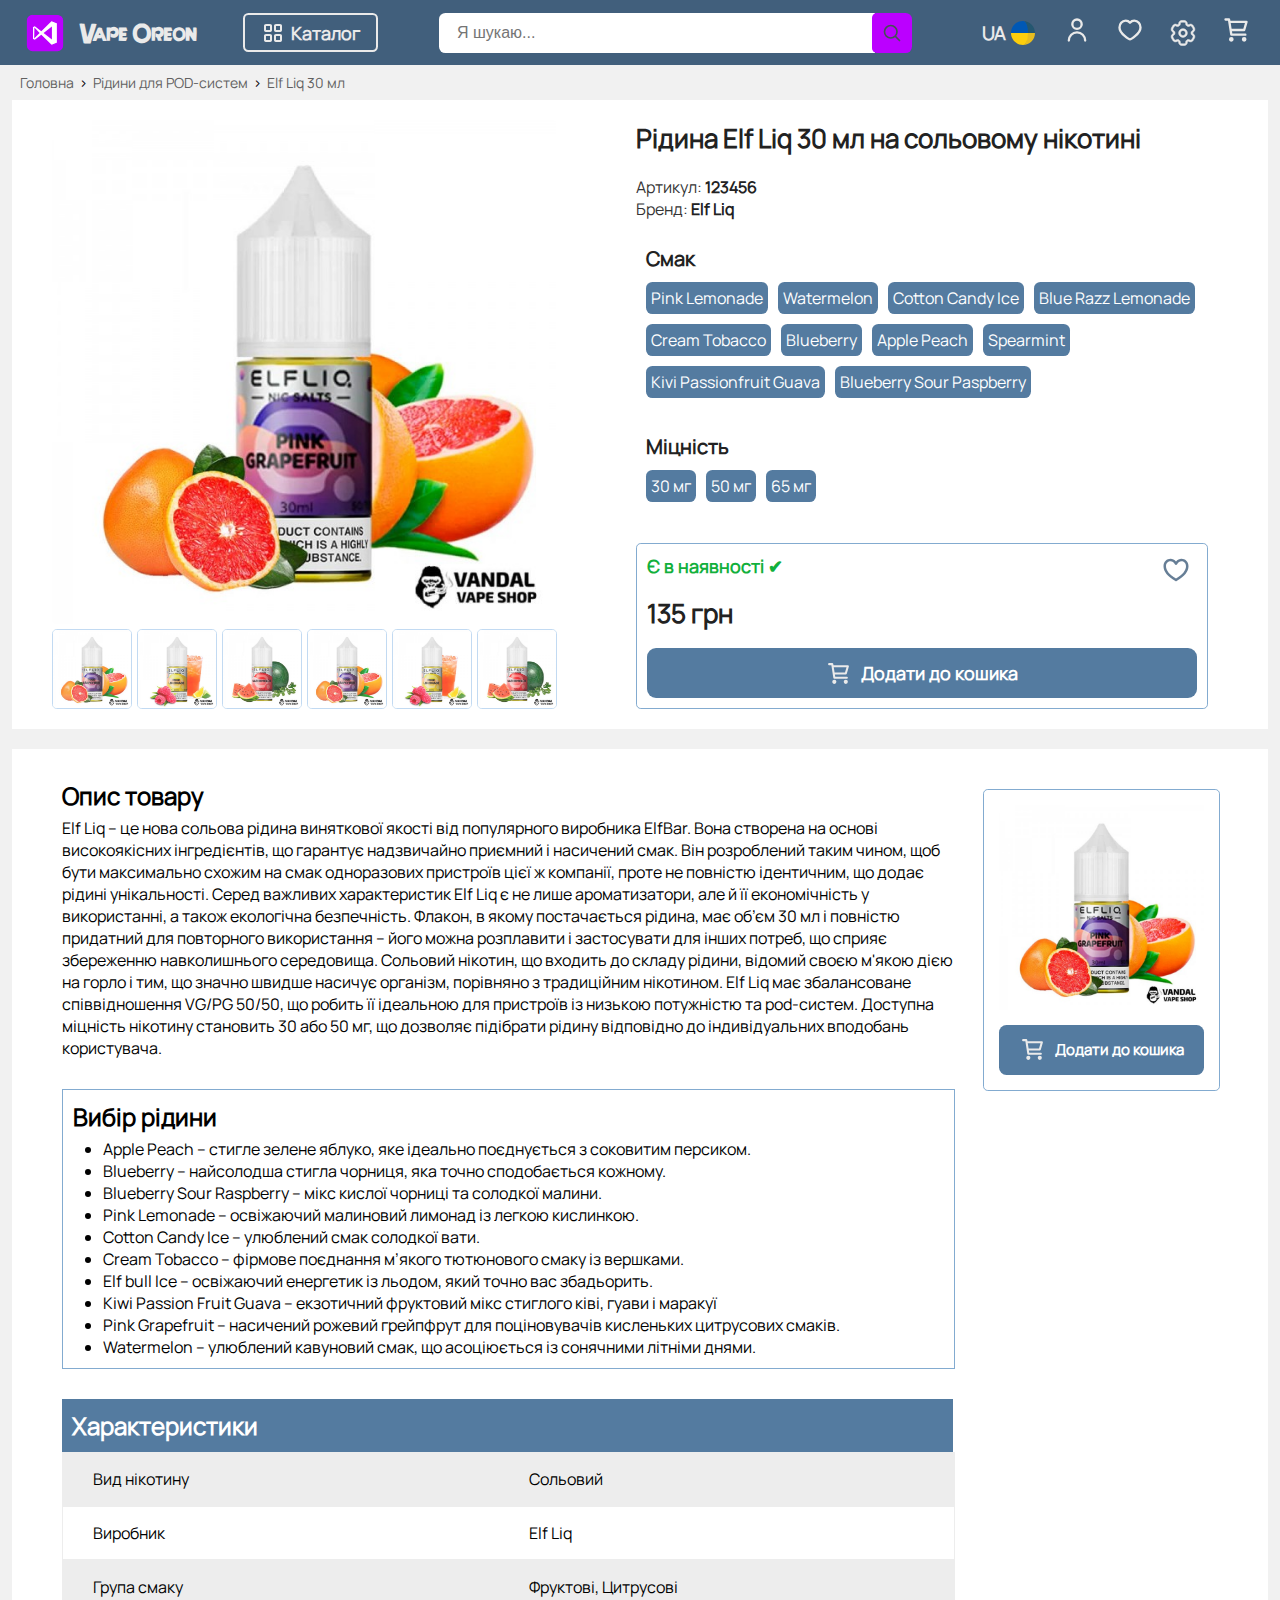
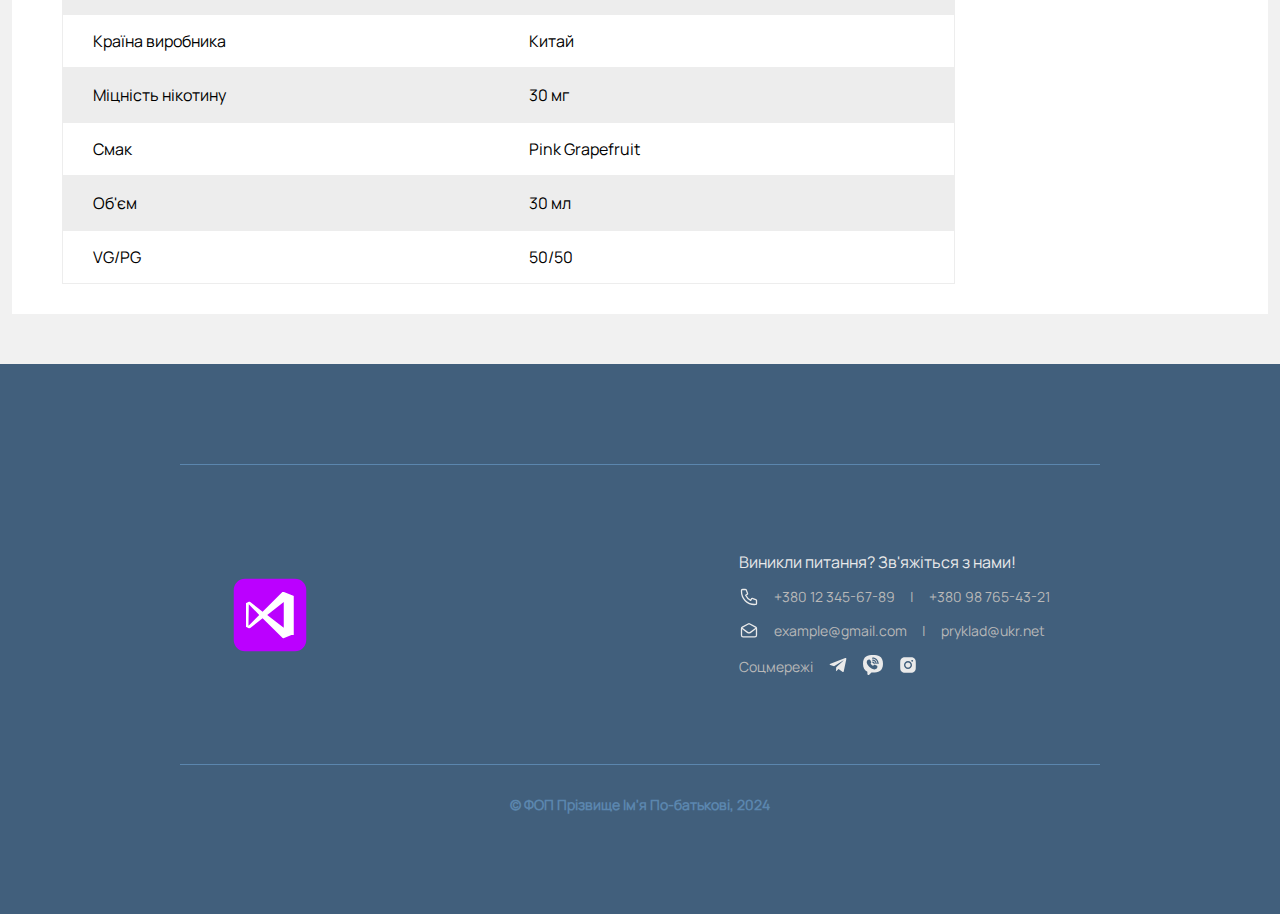
==== commit 5de3b79b: "Beta 1 (15.10.2024)" ====
--- a/product.html
+++ b/product.html
@@ -108,52 +108,23 @@
         <section class="product">
             <div class="flexbox">
                 <div class="flexbox-column">
-                    <img src="img/bigproduct-test-1.jpg" alt="Vaporesso XROS 4 mini" class="product-preview">
+                    <img src="" alt="" class="product-preview">
                     <div class="product-imglist">
-                        <img class="product-imglist-item" src="img/bigproduct-test-1.jpg" alt="Vaporesso XROS 4 mini">
-                        <img class="product-imglist-item" src="img/bigproduct-test-2.jpg" alt="Vaporesso XROS 4 mini">
-                        <img class="product-imglist-item" src="img/bigproduct-test-3.jpg" alt="Vaporesso XROS 4 mini">
-                        <img class="product-imglist-item" src="img/bigproduct-test-1.jpg" alt="Vaporesso XROS 4 mini">
-                        <img class="product-imglist-item" src="img/bigproduct-test-2.jpg" alt="Vaporesso XROS 4 mini">
-                        <img class="product-imglist-item" src="img/bigproduct-test-3.jpg" alt="Vaporesso XROS 4 mini">
                     </div>
                 </div>
                 
                 <div class="product-info">
-                    <h1 id="product-name">Рідина Elf Liq 30 мл на сольовому нікотині</h1>
-                    <span>Артикул: <span id="product-article">123456</span></span> <br>
-                    <span>Бренд: <a href="404.html" id="brand">Elf Liq</a></span>
-                    <div class="flexbox-column product-info-offers-container">
-                        <h2>Смак:</h2>
-                        <div class="product-info-offers">
-                            <a href="404.html">Pink Lemonade</a>
-                            <a href="404.html">Watermelon</a>
-                            <a href="404.html">Cotton Candy Ice</a>
-                            <a href="404.html">Blue Razz Lemonade</a>
-                            <a href="404.html">Cream Tobacco</a>
-                            <a href="404.html">Blueberry</a>
-                            <a href="404.html">Apple Peach</a>
-                            <a href="404.html">Spearmint</a>
-                            <a href="404.html">Kivi Passion Fruit Guava</a>
-                            <a href="404.html">Blueberry Sour Raspberry</a>
-                        </div>
-                    </div>
-    
+                    <h1 id="product-name"></h1>
+                    <span>Артикул: <span id="product-article"></span></span> <br>
+                    <span>Бренд: <a href="404.html" id="brand"></a></span>
                     
-                    <div class="flexbox-column product-info-offers-container">
-                        <h2>Міцність:</h2>
-                        <div class="product-info-offers">
-                            <a href="404.html">30 мг</a>
-                            <a href="404.html">50 мг</a>
-                            <a href="404.html">65 мг</a>
-                        </div>
-                    </div>
+                    <!-- Сюда подгрузятся контейнеры с ассортиментом -->
                     
                     <div class="buy-container">
                         <div class="flexbox-column">
                             <button id="add-to-favorite"><img src="img/product-fav-unactive.svg" alt=""></button>
                             <span id="is-product-available">Є в наявності ✔</span>
-                            <h1 id="price">350 грн</h1>
+                            <h1 id="price"></h1>
                             <button id="add-to-cart"><img src="img/cart.svg" alt=""> Додати до кошика</button>
                         </div>
     
@@ -165,43 +136,27 @@
         <div class="flexbox desc-container">
             <div class="flexbox-column">
                 <div class="product-desc">
-                    <h2 id="productDesc_header">Опис товару</h2>
-                    <div id="productDesc_main">Elf Liq – це нова сольова рідина виняткової якості від популярного виробника ElfBar. Вона створена на основі високоякісних інгредієнтів, що гарантує надзвичайно приємний і насичений смак. Він розроблений таким чином, щоб бути максимально схожим на смак одноразових пристроїв цієї ж компанії, проте не повністю ідентичним, що додає рідині унікальності. Серед важливих характеристик Elf Liq є не лише ароматизатори, але й її економічність у використанні, а також екологічна безпечність. Флакон, в якому постачається рідина, має об’єм 30 мл і повністю придатний для повторного використання – його можна розплавити і застосувати для інших потреб, що сприяє збереженню навколишнього середовища. Сольовий нікотин, що входить до складу рідини, відомий своєю м'якою дією на горло і тим, що значно швидше насичує організм, порівняно з традиційним нікотином. Elf Liq має збалансоване співвідношення VG/PG 50/50, що робить її ідеальною для пристроїв із низькою потужністю та pod-систем. Доступна міцність нікотину становить 30 або 50 мг, що дозволяє підібрати рідину відповідно до індивідуальних вподобань користувача.</div>
+                    <h2 id="productDesc_header"></h2>
+                    <div id="productDesc_main"></div>
                 </div>
         
                 <div class="selection-list">
-                    <h2 id="selection_header">Лінійка смаків</h2>
+                    <h2 id="selection_header"></h2>
                     <ul id="selection_list">
-                        <li>Apple Peach – стигле зелене яблуко, яке ідеально поєднується з соковитим персиком.</li>
-                        <li>Blueberry – найсолодша стигла чорниця, яка точно сподобається кожному.</li>
-                        <li>Blueberry Sour Raspberry – мікс кислої чорниці та солодкої малини.</li>
-                        <li>Pink Lemonade – освіжаючий малиновий лимонад із легкою кислинкою.</li>
-                        <li>Cotton Candy Ice – улюблений смак солодкої вати.</li>
-                        <li>Cream Tobacco – фірмове поєднання м’якого тютюнового смаку із вершками.</li>
-                        <li>Elf bull Ice – освіжаючий енергетик із льодом, який точно вас збадьорить. </li>
-                        <li>Kiwi Passion Fruit Guava – екзотичний фруктовий мікс стиглого ківі, гуави і маракуї</li>
-                        <li>Pink Grapefruit – насичений рожевий грейпфрут для поціновувачів кисленьких цитрусових смаків.</li>
-                        <li>Watermelon – улюблений кавуновий смак, що асоціюється із сонячними літніми днями.</li>
+                        <!-- Сюда подгрузится описание ассортимента -->
                     </ul>
                 </div>
         
                 <div class="characteristics">
                     <h2 id="characs_header">Характеристики</h2>
-                    <div class="flexbox"><div id="characs_prop">Вид нікотину</div><div id="characs_value">Сольовий</div></div>
-                    <div class="flexbox"><div id="characs_prop">Виробник</div><div id="characs_value">Elf Liq</div></div>
-                    <div class="flexbox"><div id="characs_prop">Група смаку</div><div id="characs_value">Фруктові, Цитрусові</div></div>
-                    <div class="flexbox"><div id="characs_prop">Країна виробника</div><div id="characs_value">Китай</div></div>
-                    <div class="flexbox"><div id="characs_prop">Міцність нікотину</div><div id="characs_value">30 мг</div></div>
-                    <div class="flexbox"><div id="characs_prop">Смак</div><div id="characs_value">Pink Grapefruit</div></div>
-                    <div class="flexbox"><div id="characs_prop">Об'єм</div><div id="characs_value">30 мл</div></div>
-                    <div class="flexbox"><div id="characs_prop">VG/PG</div><div id="characs_value">50/50</div></div>
+                    <!-- Сюда подгрузятся характеристики -->
                 </div>
             </div>
             
             <div class="miniproduct-colon">
                 <div class="miniproduct">
-                    <img src="img/bigproduct-test-1.jpg" alt="">
-                    <h3>Рідина Elf Liq 30 мл на сольовому нікотині</h3>
+                    <img id="miniproduct-preview" src="" alt="">
+                    <h3 id="miniproduct-name"></h3>
                     <button id="mini-add-to-cart"><img src="img/cart.svg" alt=""> Додати до кошика</button>
                 </div>
             </div>
@@ -244,4 +199,5 @@
     </section>
 </body>
 <script src="scripts/header.js"></script>
+<script src="scripts/product.js"></script>
 </html>--- a/styles/product.css
+++ b/styles/product.css
@@ -196,7 +196,7 @@
 }
 
 .desc-container{
-    width: calc(95% - 20px * 2);
+    width: calc(95% - 15px * 2);
     padding: 20px;
     padding-left: 40px;
     padding-right: 30px;
@@ -263,7 +263,7 @@
     background: #ededed;
     border: 1px solid #ededed;
 }
-#characs_prop, #characs_value{
+.characs_prop, .characs_value{
     width: calc(50% - 5px - 20px);
     padding: 5px;
     padding-left: 20px;
@@ -329,6 +329,12 @@
         padding-left: 20px;
         padding-right: 20px;
     }
+    .desc-container{
+        width: 90%;
+        padding: 20px;
+        padding-left: 20px;
+        padding-right: 20px;
+    }
     .product-info-offers-container{
         width: 400px;
     }
@@ -358,8 +364,11 @@
     }
 }
 @media (max-width: 1000px) {
+    .product{
+        width: 100%;
+    }
     .product-info-offers-container{
-        width: 320px;
+        width: 380px;
     }
     .miniproduct-colon{
         display: none;
@@ -374,14 +383,34 @@
         width: 400px;
     }
     .product-info-offers{
+        width: 400px;
+    }
+    .buy-container{
+        width: 380px;
+    }
+}
+@media (max-width: 835px) {
+    .product-info-offers-container{
+        width: 320px;
+    }
+    .miniproduct-colon{
+        display: none;
+    }
+    .product-info{
         width: 340px;
     }
+    .product-info-offers{
+        width: 340px;
+    }
     .buy-container{
-        width: 300px;
-    }
-}
-
+        width: 320px;
+    }
+}
 @media (max-width: 750px){
+    .product{
+        width: calc(100% - 15px * 2);
+        padding: 15px;
+    }
     .product .flexbox{
         flex-direction: column;
     }
@@ -397,7 +426,8 @@
         width: 100% !important;
     }
     .product-info{
-        width: 100%;
+        width: calc(100% - 20px * 2);
+        padding: 20px;
     }
     #product-name{
         text-align: center;
@@ -412,6 +442,31 @@
         width: calc(100% - 10px * 2) !important;
     }
 } 
+@media (max-width: 380px) {
+    .product{
+        padding: 10px;
+    }
+    .product-info{
+        padding: 0px;
+    }
+    .product-info-offers{
+        padding: 10px;
+    }
+    .product-info-offers a{
+        font-size: 13px;
+    }
+    .navigation{
+        padding-left: 10px !important;
+        gap: 3px !important;
+    }
+    .navigation a{
+        font-size: 12px;
+    }
+    .buy-container{
+        width: 105% !important;
+        margin: auto;
+    }
+}
 
 
 .footer{
